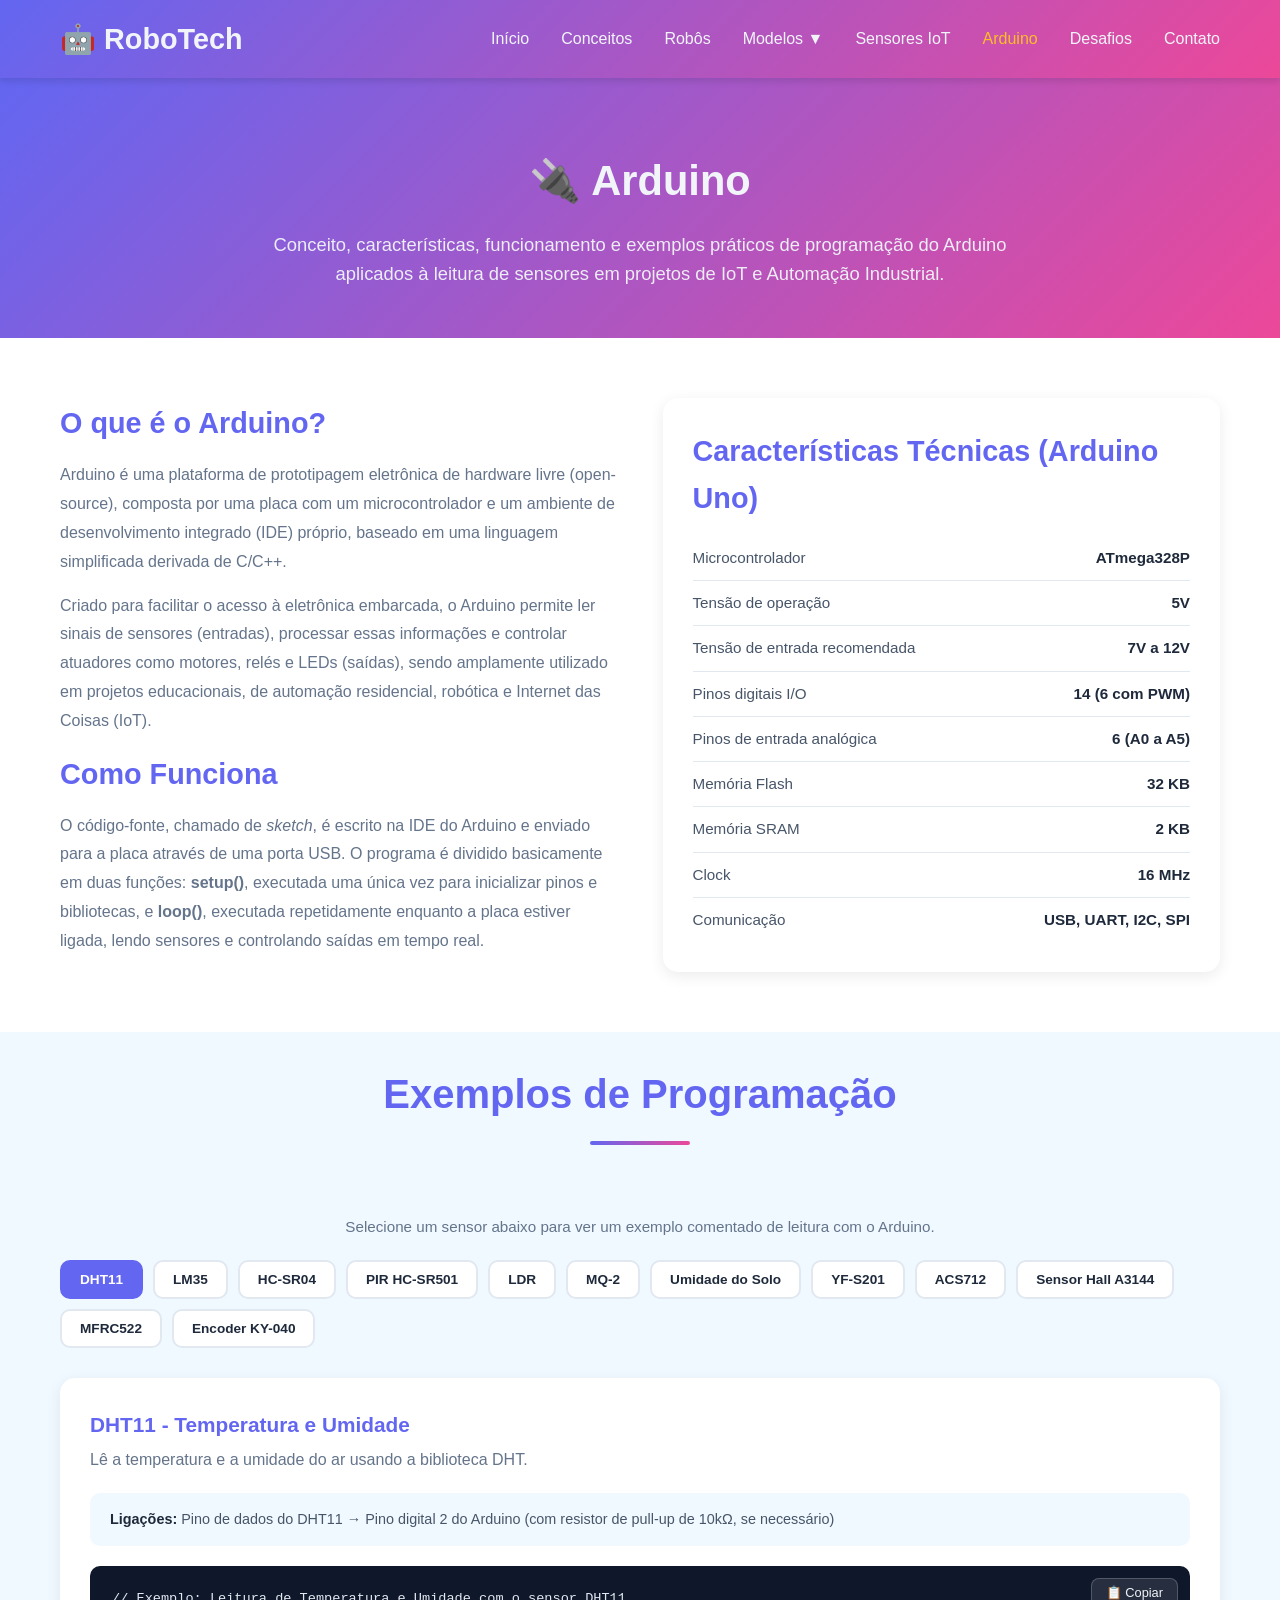
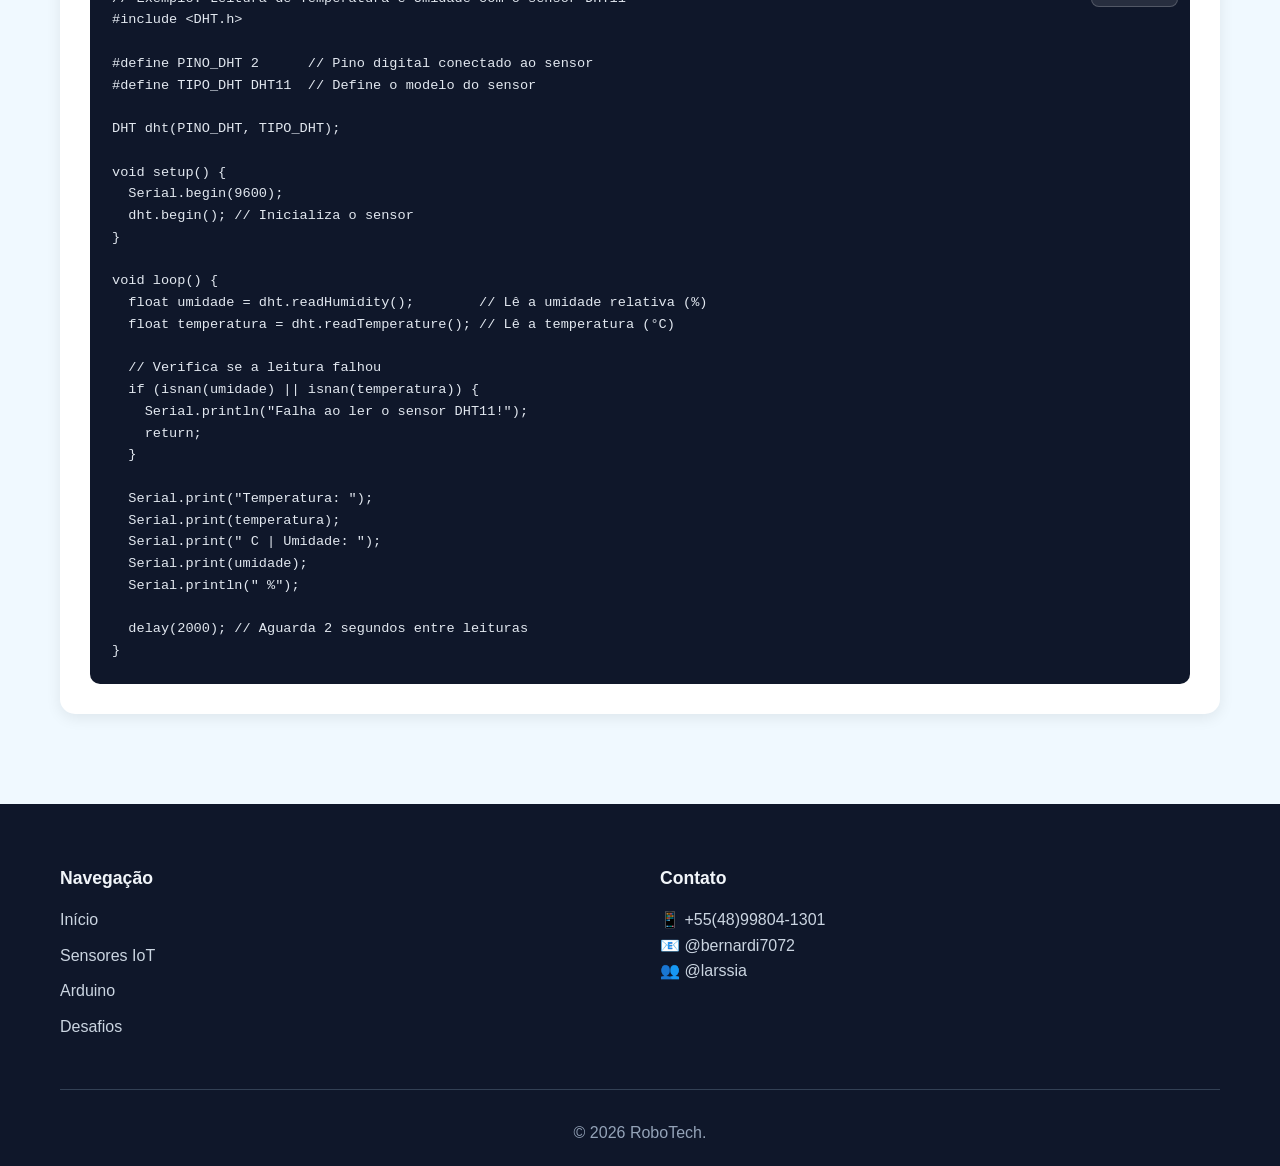
==== html/arduino.html @ e9817f13 "Primeiro commit" ====
<!DOCTYPE html>
<html lang="pt-BR">

<head>
    <meta charset="UTF-8">
    <meta name="viewport" content="width=device-width, initial-scale=1.0">
    <link rel="shortcut icon" href="../assets/img/incons.png" type="image/x-icon">
    <link rel="stylesheet" href="../assets/css/styles.css">
    <link rel="stylesheet" href="../assets/css/sensores.css">
    <title>Arduino - RoboTech</title>
</head>

<body>
    <!-- CABEÇALHO E MENU DE NAVEGAÇÃO -->
    <header>
        <nav class="navbar">
            <div class="container">
                <div class="logo">
                    <h1>🤖 RoboTech</h1>
                </div>
                <ul class="nav-menu">
                    <li><a href="../index.html">Início</a></li>
                    <li><a href="../index.html#conceitos">Conceitos</a></li>
                    <li><a href="../index.html#robo-list">Robôs</a></li>
                    <li class="dropdown">
                        <a href="#">Modelos ▼</a>
                        <div class="dropdown-content">
                            <a href="./cartesiano.html">Robô Cartesiano</a>
                            <a href="./scara.html">Robô SCARA</a>
                            <a href="./articulado.html">Robô Articulado</a>
                            <a href="./cilindrico.html">Robô Cilíndrico</a>
                            <a href="./delta.html">Robô Delta</a>
                            <a href="./polar.html">Robô Polar</a>
                            <a href="./colaborativo.html">Robô Colaborativo</a>
                        </div>
                    </li>
                    <li><a href="./sensores.html">Sensores IoT</a></li>
                    <li><a href="./arduino.html" class="active">Arduino</a></li>
                    <li><a href="./desafios.html">Desafios</a></li>
                    <li><a href="../index.html#contato">Contato</a></li>
                </ul>
                <div class="hamburger" id="hamburger">
                    <span></span>
                    <span></span>
                    <span></span>
                </div>
            </div>
        </nav>
    </header>

    <!-- HERO DA PÁGINA -->
    <section class="page-hero">
        <div class="container">
            <h1>🔌 Arduino</h1>
            <p>
                Conceito, características, funcionamento e exemplos práticos de programação do Arduino
                aplicados à leitura de sensores em projetos de IoT e Automação Industrial.
            </p>
        </div>
    </section>

    <!-- CONCEITO E CARACTERÍSTICAS -->
    <section class="arduino-intro">
        <div class="container split">
            <div class="content-text">
                <h2>O que é o Arduino?</h2>
                <p>
                    Arduino é uma plataforma de prototipagem eletrônica de hardware livre (open-source),
                    composta por uma placa com um microcontrolador e um ambiente de desenvolvimento
                    integrado (IDE) próprio, baseado em uma linguagem simplificada derivada de C/C++.
                </p>
                <p>
                    Criado para facilitar o acesso à eletrônica embarcada, o Arduino permite ler sinais de
                    sensores (entradas), processar essas informações e controlar atuadores como motores,
                    relés e LEDs (saídas), sendo amplamente utilizado em projetos educacionais, de automação
                    residencial, robótica e Internet das Coisas (IoT).
                </p>
                <h2>Como Funciona</h2>
                <p>
                    O código-fonte, chamado de <em>sketch</em>, é escrito na IDE do Arduino e enviado para a
                    placa através de uma porta USB. O programa é dividido basicamente em duas funções:
                    <strong>setup()</strong>, executada uma única vez para inicializar pinos e bibliotecas, e
                    <strong>loop()</strong>, executada repetidamente enquanto a placa estiver ligada, lendo
                    sensores e controlando saídas em tempo real.
                </p>
            </div>
            <div class="arduino-specs">
                <h2>Características Técnicas (Arduino Uno)</h2>
                <ul>
                    <li><span>Microcontrolador</span> <strong>ATmega328P</strong></li>
                    <li><span>Tensão de operação</span> <strong>5V</strong></li>
                    <li><span>Tensão de entrada recomendada</span> <strong>7V a 12V</strong></li>
                    <li><span>Pinos digitais I/O</span> <strong>14 (6 com PWM)</strong></li>
                    <li><span>Pinos de entrada analógica</span> <strong>6 (A0 a A5)</strong></li>
                    <li><span>Memória Flash</span> <strong>32 KB</strong></li>
                    <li><span>Memória SRAM</span> <strong>2 KB</strong></li>
                    <li><span>Clock</span> <strong>16 MHz</strong></li>
                    <li><span>Comunicação</span> <strong>USB, UART, I2C, SPI</strong></li>
                </ul>
            </div>
        </div>
    </section>

    <!-- EXEMPLOS DE PROGRAMAÇÃO -->
    <section class="exemplos-section">
        <div class="container">
            <h2 class="section-title">Exemplos de Programação</h2>
            <p class="contador-resultados" style="margin-bottom: 20px;">
                Selecione um sensor abaixo para ver um exemplo comentado de leitura com o Arduino.
            </p>

            <div class="exemplos-tabs" id="exemplos-tabs">
                <button class="tab-btn active" data-alvo="ex-dht11">DHT11</button>
                <button class="tab-btn" data-alvo="ex-lm35">LM35</button>
                <button class="tab-btn" data-alvo="ex-hcsr04">HC-SR04</button>
                <button class="tab-btn" data-alvo="ex-pir">PIR HC-SR501</button>
                <button class="tab-btn" data-alvo="ex-ldr">LDR</button>
                <button class="tab-btn" data-alvo="ex-mq2">MQ-2</button>
                <button class="tab-btn" data-alvo="ex-solo">Umidade do Solo</button>
                <button class="tab-btn" data-alvo="ex-yfs201">YF-S201</button>
                <button class="tab-btn" data-alvo="ex-acs712">ACS712</button>
                <button class="tab-btn" data-alvo="ex-hall">Sensor Hall A3144</button>
                <button class="tab-btn" data-alvo="ex-mfrc522">MFRC522</button>
                <button class="tab-btn" data-alvo="ex-encoder">Encoder KY-040</button>
            </div>

            
            <div class="exemplo-codigo active" id="ex-dht11">
                <h3>DHT11 - Temperatura e Umidade</h3>
                <p class="exemplo-desc">Lê a temperatura e a umidade do ar usando a biblioteca DHT.</p>
                <div class="exemplo-ligacoes"><strong>Ligações:</strong> Pino de dados do DHT11 → Pino digital 2 do Arduino (com resistor de pull-up de 10kΩ, se necessário)</div>
                <div class="code-wrapper">
                    <button class="btn-copiar">📋 Copiar</button>
                    <pre>// Exemplo: Leitura de Temperatura e Umidade com o sensor DHT11
#include &lt;DHT.h&gt;

#define PINO_DHT 2      // Pino digital conectado ao sensor
#define TIPO_DHT DHT11  // Define o modelo do sensor

DHT dht(PINO_DHT, TIPO_DHT);

void setup() {
  Serial.begin(9600);
  dht.begin(); // Inicializa o sensor
}

void loop() {
  float umidade = dht.readHumidity();        // Lê a umidade relativa (%)
  float temperatura = dht.readTemperature(); // Lê a temperatura (°C)

  // Verifica se a leitura falhou
  if (isnan(umidade) || isnan(temperatura)) {
    Serial.println(&quot;Falha ao ler o sensor DHT11!&quot;);
    return;
  }

  Serial.print(&quot;Temperatura: &quot;);
  Serial.print(temperatura);
  Serial.print(&quot; C | Umidade: &quot;);
  Serial.print(umidade);
  Serial.println(&quot; %&quot;);

  delay(2000); // Aguarda 2 segundos entre leituras
}</pre>
                </div>
            </div>

            <div class="exemplo-codigo" id="ex-lm35">
                <h3>LM35 - Temperatura Analógica</h3>
                <p class="exemplo-desc">Converte a tensão de saída do LM35 em graus Celsius.</p>
                <div class="exemplo-ligacoes"><strong>Ligações:</strong> Saída do LM35 → Pino analógico A0 do Arduino</div>
                <div class="code-wrapper">
                    <button class="btn-copiar">📋 Copiar</button>
                    <pre>// Exemplo: Leitura de Temperatura Analógica com o sensor LM35
const int PINO_LM35 = A0; // Pino analógico conectado à saída do sensor

void setup() {
  Serial.begin(9600);
}

void loop() {
  int leituraADC = analogRead(PINO_LM35);      // Lê o valor bruto (0-1023)
  float tensao = leituraADC * (5.0 / 1023.0);  // Converte para tensão (0-5V)
  float temperatura = tensao * 100.0;          // LM35: 10 mV por °C

  Serial.print(&quot;Temperatura: &quot;);
  Serial.print(temperatura);
  Serial.println(&quot; C&quot;);

  delay(1000);
}</pre>
                </div>
            </div>

            <div class="exemplo-codigo" id="ex-hcsr04">
                <h3>HC-SR04 - Medição de Distância</h3>
                <p class="exemplo-desc">Calcula a distância a partir do tempo de retorno do pulso ultrassônico.</p>
                <div class="exemplo-ligacoes"><strong>Ligações:</strong> Trigger → Pino digital 9 | Echo → Pino digital 10</div>
                <div class="code-wrapper">
                    <button class="btn-copiar">📋 Copiar</button>
                    <pre>// Exemplo: Medição de Distância com o sensor ultrassônico HC-SR04
const int PINO_TRIGGER = 9;
const int PINO_ECHO = 10;

void setup() {
  Serial.begin(9600);
  pinMode(PINO_TRIGGER, OUTPUT);
  pinMode(PINO_ECHO, INPUT);
}

void loop() {
  // Envia um pulso ultrassônico de 10 microssegundos
  digitalWrite(PINO_TRIGGER, LOW);
  delayMicroseconds(2);
  digitalWrite(PINO_TRIGGER, HIGH);
  delayMicroseconds(10);
  digitalWrite(PINO_TRIGGER, LOW);

  // Mede o tempo de retorno do eco (em microssegundos)
  long duracao = pulseIn(PINO_ECHO, HIGH);

  // Velocidade do som ~0,034 cm/us, dividido por 2 (ida e volta)
  float distancia = duracao * 0.034 / 2;

  Serial.print(&quot;Distancia: &quot;);
  Serial.print(distancia);
  Serial.println(&quot; cm&quot;);

  delay(500);
}</pre>
                </div>
            </div>

            <div class="exemplo-codigo" id="ex-pir">
                <h3>PIR HC-SR501 - Detecção de Presença</h3>
                <p class="exemplo-desc">Aciona um LED sempre que movimento é detectado no ambiente.</p>
                <div class="exemplo-ligacoes"><strong>Ligações:</strong> Saída OUT do PIR → Pino digital 3 | LED → Pino digital 13</div>
                <div class="code-wrapper">
                    <button class="btn-copiar">📋 Copiar</button>
                    <pre>// Exemplo: Detecção de Presença com o sensor PIR HC-SR501
const int PINO_PIR = 3;
const int PINO_LED = 13;

void setup() {
  Serial.begin(9600);
  pinMode(PINO_PIR, INPUT);
  pinMode(PINO_LED, OUTPUT);
}

void loop() {
  int movimento = digitalRead(PINO_PIR); // HIGH = movimento detectado

  if (movimento == HIGH) {
    digitalWrite(PINO_LED, HIGH);
    Serial.println(&quot;Movimento detectado!&quot;);
  } else {
    digitalWrite(PINO_LED, LOW);
  }

  delay(200);
}</pre>
                </div>
            </div>

            <div class="exemplo-codigo" id="ex-ldr">
                <h3>LDR - Controle Automático de Iluminação</h3>
                <p class="exemplo-desc">Aciona um relé (lâmpada) automaticamente quando o ambiente escurece.</p>
                <div class="exemplo-ligacoes"><strong>Ligações:</strong> LDR em divisor de tensão → Pino analógico A0 | Relé → Pino digital 7</div>
                <div class="code-wrapper">
                    <button class="btn-copiar">📋 Copiar</button>
                    <pre>// Exemplo: Controle Automatico de Iluminacao com LDR
const int PINO_LDR = A0;
const int PINO_RELE = 7;
const int LIMIAR_ESCURO = 400; // Ajuste conforme o ambiente

void setup() {
  Serial.begin(9600);
  pinMode(PINO_RELE, OUTPUT);
}

void loop() {
  int luminosidade = analogRead(PINO_LDR); // 0 (escuro) a 1023 (claro)

  Serial.print(&quot;Luminosidade: &quot;);
  Serial.println(luminosidade);

  if (luminosidade &lt; LIMIAR_ESCURO) {
    digitalWrite(PINO_RELE, HIGH); // Aciona a lampada
  } else {
    digitalWrite(PINO_RELE, LOW);  // Desliga a lampada
  }

  delay(1000);
}</pre>
                </div>
            </div>

            <div class="exemplo-codigo" id="ex-mq2">
                <h3>MQ-2 - Detecção de Gás e Fumaça</h3>
                <p class="exemplo-desc">Monitora a concentração de gás e dispara um alarme sonoro em caso de vazamento.</p>
                <div class="exemplo-ligacoes"><strong>Ligações:</strong> Saída analógica do MQ-2 → Pino A0 | Buzzer → Pino digital 8</div>
                <div class="code-wrapper">
                    <button class="btn-copiar">📋 Copiar</button>
                    <pre>// Exemplo: Deteccao de Gas/Fumaca com o sensor MQ-2
const int PINO_MQ2 = A0;
const int LIMIAR_GAS = 300; // Ajustar conforme calibracao do ambiente
const int PINO_BUZZER = 8;

void setup() {
  Serial.begin(9600);
  pinMode(PINO_BUZZER, OUTPUT);
  Serial.println(&quot;Aquecendo o sensor MQ-2...&quot;);
  delay(20000); // Tempo de pre-aquecimento recomendado
}

void loop() {
  int nivelGas = analogRead(PINO_MQ2); // Leitura analogica (0-1023)

  Serial.print(&quot;Nivel de gas: &quot;);
  Serial.println(nivelGas);

  if (nivelGas &gt; LIMIAR_GAS) {
    digitalWrite(PINO_BUZZER, HIGH); // Aciona o alarme sonoro
    Serial.println(&quot;ALERTA: Vazamento de gas detectado!&quot;);
  } else {
    digitalWrite(PINO_BUZZER, LOW);
  }

  delay(1000);
}</pre>
                </div>
            </div>

            <div class="exemplo-codigo" id="ex-solo">
                <h3>Umidade do Solo - Irrigação Automática</h3>
                <p class="exemplo-desc">Liga uma bomba de irrigação automaticamente quando o solo está seco.</p>
                <div class="exemplo-ligacoes"><strong>Ligações:</strong> Saída analógica do sensor → Pino A0 | Módulo relé/bomba → Pino digital 6</div>
                <div class="code-wrapper">
                    <button class="btn-copiar">📋 Copiar</button>
                    <pre>// Exemplo: Irrigacao Automatica com Sensor Capacitivo de Umidade do Solo
const int PINO_SENSOR = A0;
const int PINO_BOMBA = 6;

// Valores de calibracao (ajustar conforme o sensor utilizado)
const int SOLO_SECO = 800;
const int SOLO_MOLHADO = 300;

void setup() {
  Serial.begin(9600);
  pinMode(PINO_BOMBA, OUTPUT);
}

void loop() {
  int leitura = analogRead(PINO_SENSOR);
  int umidadePercentual = map(leitura, SOLO_SECO, SOLO_MOLHADO, 0, 100);
  umidadePercentual = constrain(umidadePercentual, 0, 100);

  Serial.print(&quot;Umidade do solo: &quot;);
  Serial.print(umidadePercentual);
  Serial.println(&quot; %&quot;);

  if (umidadePercentual &lt; 30) {
    digitalWrite(PINO_BOMBA, HIGH); // Liga a bomba de irrigacao
  } else {
    digitalWrite(PINO_BOMBA, LOW);  // Desliga a bomba
  }

  delay(2000);
}</pre>
                </div>
            </div>

            <div class="exemplo-codigo" id="ex-yfs201">
                <h3>YF-S201 - Medição de Vazão de Água</h3>
                <p class="exemplo-desc">Calcula a vazão de água em litros por minuto contando os pulsos do sensor.</p>
                <div class="exemplo-ligacoes"><strong>Ligações:</strong> Sinal do YF-S201 → Pino digital 2 (interrupção)</div>
                <div class="code-wrapper">
                    <button class="btn-copiar">📋 Copiar</button>
                    <pre>// Exemplo: Medicao de Vazao de Agua com o sensor YF-S201
const byte PINO_FLUXO = 2; // Deve ser um pino de interrupcao
volatile int contadorPulsos = 0;
unsigned long ultimoTempo = 0;
float vazaoLmin = 0;

void contarPulso() {
  contadorPulsos++; // Incrementa a cada pulso gerado pelo sensor
}

void setup() {
  Serial.begin(9600);
  pinMode(PINO_FLUXO, INPUT_PULLUP);
  attachInterrupt(digitalPinToInterrupt(PINO_FLUXO), contarPulso, RISING);
}

void loop() {
  if (millis() - ultimoTempo &gt;= 1000) { // Calcula a cada 1 segundo
    detachInterrupt(digitalPinToInterrupt(PINO_FLUXO));

    // Formula do fabricante: frequencia (Hz) / 7,5 = vazao em L/min
    vazaoLmin = (contadorPulsos / 7.5);

    Serial.print(&quot;Vazao: &quot;);
    Serial.print(vazaoLmin);
    Serial.println(&quot; L/min&quot;);

    contadorPulsos = 0;
    ultimoTempo = millis();
    attachInterrupt(digitalPinToInterrupt(PINO_FLUXO), contarPulso, RISING);
  }
}</pre>
                </div>
            </div>

            <div class="exemplo-codigo" id="ex-acs712">
                <h3>ACS712 - Medição de Corrente Elétrica</h3>
                <p class="exemplo-desc">Calcula a corrente elétrica em Amperes a partir da tensão de saída do sensor.</p>
                <div class="exemplo-ligacoes"><strong>Ligações:</strong> Saída OUT do ACS712 → Pino analógico A0</div>
                <div class="code-wrapper">
                    <button class="btn-copiar">📋 Copiar</button>
                    <pre>// Exemplo: Medicao de Corrente Eletrica com o sensor ACS712 (modulo 20A)
const int PINO_ACS712 = A0;
const float SENSIBILIDADE = 0.100;   // 100 mV/A para o modulo de 20A
const float TENSAO_REFERENCIA = 2.5; // Tensao de saida para corrente = 0A

void setup() {
  Serial.begin(9600);
}

void loop() {
  int leituraADC = analogRead(PINO_ACS712);
  float tensao = (leituraADC * 5.0) / 1023.0;
  float corrente = (tensao - TENSAO_REFERENCIA) / SENSIBILIDADE;

  Serial.print(&quot;Corrente: &quot;);
  Serial.print(corrente);
  Serial.println(&quot; A&quot;);

  delay(500);
}</pre>
                </div>
            </div>

            <div class="exemplo-codigo" id="ex-hall">
                <h3>Sensor Hall A3144 - Medição de RPM</h3>
                <p class="exemplo-desc">Conta os pulsos gerados por um ímã fixado ao eixo para calcular a rotação por minuto.</p>
                <div class="exemplo-ligacoes"><strong>Ligações:</strong> Saída do A3144 → Pino digital 2 (interrupção)</div>
                <div class="code-wrapper">
                    <button class="btn-copiar">📋 Copiar</button>
                    <pre>// Exemplo: Medicao de Rotacao (RPM) com Sensor Hall A3144
const byte PINO_HALL = 2; // Pino de interrupcao
volatile int pulsos = 0;
unsigned long ultimaLeitura = 0;

void contarPulsoHall() {
  pulsos++;
}

void setup() {
  Serial.begin(9600);
  pinMode(PINO_HALL, INPUT_PULLUP);
  attachInterrupt(digitalPinToInterrupt(PINO_HALL), contarPulsoHall, FALLING);
}

void loop() {
  if (millis() - ultimaLeitura &gt;= 1000) {
    // Considerando 1 ima fixado ao eixo (1 pulso por volta)
    int rpm = pulsos * 60;

    Serial.print(&quot;Rotacao: &quot;);
    Serial.print(rpm);
    Serial.println(&quot; RPM&quot;);

    pulsos = 0;
    ultimaLeitura = millis();
  }
}</pre>
                </div>
            </div>

            <div class="exemplo-codigo" id="ex-mfrc522">
                <h3>MFRC522 - Controle de Acesso RFID</h3>
                <p class="exemplo-desc">Lê o identificador (UID) de cartões RFID aproximados do módulo leitor.</p>
                <div class="exemplo-ligacoes"><strong>Ligações:</strong> SDA→10, SCK→13, MOSI→11, MISO→12, RST→9, GND→GND, 3.3V→3.3V</div>
                <div class="code-wrapper">
                    <button class="btn-copiar">📋 Copiar</button>
                    <pre>// Exemplo: Controle de Acesso com o leitor RFID MFRC522
#include &lt;SPI.h&gt;
#include &lt;MFRC522.h&gt;

#define PINO_SS   10
#define PINO_RST  9

MFRC522 leitorRFID(PINO_SS, PINO_RST);

void setup() {
  Serial.begin(9600);
  SPI.begin();
  leitorRFID.PCD_Init(); // Inicializa o modulo MFRC522
  Serial.println(&quot;Aproxime o cartao do leitor...&quot;);
}

void loop() {
  // Verifica se ha um novo cartao presente
  if (!leitorRFID.PICC_IsNewCardPresent() || !leitorRFID.PICC_ReadCardSerial()) {
    return;
  }

  Serial.print(&quot;UID do cartao: &quot;);
  for (byte i = 0; i &lt; leitorRFID.uid.size; i++) {
    Serial.print(leitorRFID.uid.uidByte[i], HEX);
    Serial.print(&quot; &quot;);
  }
  Serial.println();

  leitorRFID.PICC_HaltA(); // Encerra a leitura do cartao atual
}</pre>
                </div>
            </div>

            <div class="exemplo-codigo" id="ex-encoder">
                <h3>Encoder KY-040 - Leitura de Posição</h3>
                <p class="exemplo-desc">Identifica o sentido de rotação e conta pulsos para determinar a posição do eixo.</p>
                <div class="exemplo-ligacoes"><strong>Ligações:</strong> CLK→2, DT→3, SW→4, +→5V, GND→GND</div>
                <div class="code-wrapper">
                    <button class="btn-copiar">📋 Copiar</button>
                    <pre>// Exemplo: Leitura de Posicao com o Encoder Rotativo KY-040
const int PINO_CLK = 2;
const int PINO_DT = 3;
const int PINO_SW = 4;

int posicao = 0;
int ultimoEstadoCLK;

void setup() {
  Serial.begin(9600);
  pinMode(PINO_CLK, INPUT);
  pinMode(PINO_DT, INPUT);
  pinMode(PINO_SW, INPUT_PULLUP);

  ultimoEstadoCLK = digitalRead(PINO_CLK);
}

void loop() {
  int estadoCLK = digitalRead(PINO_CLK);

  // Detecta uma nova transicao no canal CLK
  if (estadoCLK != ultimoEstadoCLK) {
    // Compara CLK e DT para identificar o sentido de rotacao
    if (digitalRead(PINO_DT) != estadoCLK) {
      posicao++; // Sentido horario
    } else {
      posicao--; // Sentido anti-horario
    }
    Serial.print(&quot;Posicao: &quot;);
    Serial.println(posicao);
  }
  ultimoEstadoCLK = estadoCLK;

  if (digitalRead(PINO_SW) == LOW) {
    Serial.println(&quot;Botao pressionado - posicao zerada!&quot;);
    posicao = 0;
    delay(300); // Debounce simples
  }
}</pre>
                </div>
            </div>
        </div>
    </section>

    <!-- RODAPÉ -->
    <footer id="contato">
        <div class="container">
            <div class="footer-content">
                <div class="footer-section">
                    <h4>Navegação</h4>
                    <ul>
                        <li><a href="../index.html">Início</a></li>
                        <li><a href="./sensores.html">Sensores IoT</a></li>
                        <li><a href="./arduino.html">Arduino</a></li>
                        <li><a href="./desafios.html">Desafios</a></li>
                    </ul>
                </div>
                <div class="footer-section">
                    <h4>Contato</h4>
                    <a href="https://wa.me/5548998041301" target="_blank">📱 +55(48)99804-1301</a><br>
                    <a href="https://www.instagram.com/bernardi7072/">📧 @bernardi7072</a><br>
                    <a href="https://github.com/larssia">👥 @larssia</a>
                </div>
            </div>
            <div class="footer-bottom">
                <p>&copy; 2026 RoboTech.</p>
            </div>
        </div>
    </footer>

    <!-- SCRIPTS -->
    <script src="../assets/js/main.js"></script>
    <script src="../assets/js/arduino.js"></script>
</body>

</html>
---- assets/css/styles.css ----
/* ================================================
   ESTILOS GERAIS - RoboTech
   Design Moderno, Responsivo e Interativo
   ================================================ */

/* VARIÁVEIS CSS - Definição de cores e tamanhos */
:root {
    --primary-color: #6366f1;      /* Índigo vibrante */
    --secondary-color: #ec4899;    /* Rosa/Magenta */
    --accent-color: #14b8a6;       /* Teal/Verde água */
    --dark-bg: #0f172a;            /* Azul muito escuro */
    --light-bg: #f0f9ff;           /* Azul muito claro */
    --text-dark: #1e293b;          /* Cinza escuro */
    --text-light: #f1f5f9;         /* Cinza claro */
    --border-color: #e2e8f0;       /* Cinza neutro */
    --transition: all 0.3s ease;
}

/* RESET E ESTILOS BASE */
* {
    margin: 0;
    padding: 0;
    box-sizing: border-box;
}

html {
    scroll-behavior: smooth;
}

body {
    font-family: 'Segoe UI', Tahoma, Geneva, Verdana, sans-serif;
    line-height: 1.6;
    color: var(--text-dark);
    background-color: #ffffff;
    overflow-x: hidden;
}

/* CONTAINER RESPONSIVO */
.container {
    max-width: 1200px;
    margin: 0 auto;
    padding: 0 20px;
}

/* ================================================
   CABEÇALHO E NAVEGAÇÃO
   ================================================ */
header {
    background: linear-gradient(135deg, var(--primary-color), var(--secondary-color));
    box-shadow: 0 4px 6px rgba(0, 0, 0, 0.1);
    position: sticky;
    top: 0;
    z-index: 1000;
}

.navbar {
    padding: 1rem 0;
}

.navbar .container {
    display: flex;
    justify-content: space-between;
    align-items: center;
}

.logo h1 {
    color: var(--text-light);
    font-size: 1.8rem;
    font-weight: 700;
}

/* MENU PRINCIPAL */
.nav-menu {
    display: flex;
    list-style: none;
    gap: 2rem;
    align-items: center;
}

.nav-menu a {
    color: var(--text-light);
    text-decoration: none;
    font-weight: 500;
    transition: var(--transition);
    position: relative;
}

.nav-menu a:hover {
    color: #fbbf24;
}

.nav-menu a::after {
    content: '';
    position: absolute;
    width: 0;
    height: 2px;
    bottom: -5px;
    left: 0;
    background-color: #fbbf24;
    transition: width 0.3s ease;
}

.nav-menu a:hover::after {
    width: 100%;
}

.nav-menu a.active {
    color: #fbbf24;
}

/* DROPDOWN MENU */
.dropdown {
    position: relative;
}

.dropdown-content {
    display: none;
    position: absolute;
    background-color: var(--dark-bg);
    min-width: 200px;
    box-shadow: 0 8px 16px rgba(0, 0, 0, 0.2);
    padding: 12px 16px;
    z-index: 1001;
    border-radius: 8px;
    top: 100%;
    left: 0;
    margin-top: 0.5rem;
}

.dropdown-content a {
    color: var(--text-light);
    padding: 12px 16px;
    text-decoration: none;
    display: block;
    transition: var(--transition);
}

.dropdown-content a:hover {
    background-color: var(--primary-color);
    border-radius: 4px;
}

.dropdown:hover .dropdown-content {
    display: block;
}

/* HAMBURGER MENU (Mobile) */
.hamburger {
    display: none;
    flex-direction: column;
    cursor: pointer;
    gap: 5px;
}

.hamburger span {
    width: 25px;
    height: 3px;
    background-color: var(--text-light);
    border-radius: 3px;
    transition: var(--transition);
}

.hamburger.active span:nth-child(1) {
    transform: rotate(45deg) translate(10px, 10px);
}

.hamburger.active span:nth-child(2) {
    opacity: 0;
}

.hamburger.active span:nth-child(3) {
    transform: rotate(-45deg) translate(7px, -7px);
}

/* MENU RESPONSIVO (Mobile) */
@media (max-width: 900px) {
    .hamburger {
        display: flex;
    }

    .nav-menu {
        position: absolute;
        top: 100%;
        left: 0;
        width: 100%;
        flex-direction: column;
        background: var(--dark-bg);
        padding: 20px 0;
        gap: 0;
        max-height: 0;
        overflow: hidden;
        transition: max-height 0.35s ease;
    }

    .nav-menu.show {
        max-height: 600px;
    }

    .nav-menu li {
        width: 100%;
        text-align: center;
    }

    .nav-menu a {
        display: block;
        padding: 14px 20px;
    }

    .dropdown-content {
        position: static;
        display: none;
        background-color: rgba(255, 255, 255, 0.05);
        box-shadow: none;
        margin-top: 0;
        border-radius: 0;
    }

    .dropdown:hover .dropdown-content,
    .dropdown.open .dropdown-content {
        display: block;
    }
}

/* ================================================
   HERO SECTION
   ================================================ */
.hero {
    min-height: 600px;
    background: linear-gradient(135deg, var(--primary-color) 0%, var(--secondary-color) 100%);
    display: flex;
    align-items: center;
    justify-content: center;
    color: var(--text-light);
    text-align: center;
    position: relative;
    overflow: hidden;
}

.hero::before {
    content: '';
    position: absolute;
    top: 0;
    left: 0;
    right: 0;
    bottom: 0;
    background: url("data:image/svg+xml,%3Csvg width='60' height='60' viewBox='0 0 60 60' xmlns='http://www.w3.org/2000/svg'%3E%3Cg fill='none' fill-rule='evenodd'%3E%3Cg fill='%23ffffff' fill-opacity='0.1'%3E%3Cpath d='M36 34v-4h-2v4h-4v2h4v4h2v-4h4v-2h-4zm0-30V0h-2v4h-4v2h4v4h2V6h4V4h-4zM6 34v-4H4v4H0v2h4v4h2v-4h4v-2H6zM6 4V0H4v4H0v2h4v4h2V6h4V4H6z'/%3E%3C/g%3E%3C/g%3E%3C/svg%3E");
    opacity: 0.5;
}

.hero-content {
    position: relative;
    z-index: 1;
    max-width: 800px;
}

.hero h2 {
    font-size: 3.5rem;
    font-weight: 800;
    margin-bottom: 1rem;
    text-shadow: 2px 2px 4px rgba(0, 0, 0, 0.2);
}

.hero p {
    font-size: 1.5rem;
    margin-bottom: 2rem;
    font-weight: 300;
    text-shadow: 1px 1px 2px rgba(0, 0, 0, 0.1);
}

/* ================================================
   BOTÕES
   ================================================ */
.btn-primary,
.btn-secondary {
    padding: 12px 30px;
    border: none;
    border-radius: 50px;
    font-size: 1rem;
    font-weight: 600;
    cursor: pointer;
    transition: var(--transition);
    text-decoration: none;
    display: inline-block;
}

.btn-primary {
    background: linear-gradient(135deg, var(--accent-color), var(--primary-color));
    color: white;
    box-shadow: 0 4px 15px rgba(20, 184, 166, 0.3);
}

.btn-primary:hover {
    transform: translateY(-2px);
    box-shadow: 0 6px 20px rgba(20, 184, 166, 0.4);
}

.btn-secondary {
    background-color: var(--accent-color);
    color: white;
    border: 2px solid var(--accent-color);
}

.btn-secondary:hover {
    background-color: transparent;
    color: var(--accent-color);
}

/* ================================================
   SEÇÃO DE CONCEITOS
   ================================================ */
.conceitos {
    padding: 80px 0;
    background-color: var(--light-bg);
}

.section-title {
    text-align: center;
    font-size: 2.5rem;
    margin-bottom: 50px;
    color: var(--primary-color);
    position: relative;
}

.section-title::after {
    content: '';
    display: block;
    width: 100px;
    height: 4px;
    background: linear-gradient(90deg, var(--primary-color), var(--secondary-color));
    margin: 15px auto;
    border-radius: 2px;
}

.conceitos-grid {
    display: grid;
    grid-template-columns: repeat(auto-fit, minmax(280px, 1fr));
    gap: 30px;
    margin-bottom: 50px;
}

.concept-card {
    background: white;
    padding: 30px;
    border-radius: 15px;
    box-shadow: 0 4px 15px rgba(0, 0, 0, 0.08);
    transition: var(--transition);
    text-align: center;
    border-top: 4px solid var(--primary-color);
}

.concept-card:nth-child(2) {
    border-top-color: var(--secondary-color);
}

.concept-card:nth-child(3) {
    border-top-color: var(--accent-color);
}

.concept-card:nth-child(4) {
    border-top-color: #f59e0b;
}

.concept-card:hover {
    transform: translateY(-10px);
    box-shadow: 0 10px 30px rgba(0, 0, 0, 0.15);
}

.concept-card .icon {
    font-size: 3rem;
    margin-bottom: 15px;
}

.concept-card h3 {
    color: var(--text-dark);
    margin-bottom: 15px;
    font-size: 1.3rem;
}

.concept-card p {
    color: #64748b;
    line-height: 1.8;
    font-size: 0.95rem;
}

/* ================================================
   SEÇÃO DE ROBÔS
   ================================================ */
.robo-section {
    padding: 80px 0;
    background: linear-gradient(180deg, #ffffff 0%, var(--light-bg) 100%);
}

.robo-grid {
    display: grid;
    grid-template-columns: repeat(auto-fit, minmax(300px, 1fr));
    gap: 30px;
}

.robo-card {
    background: white;
    border-radius: 15px;
    padding: 30px;
    text-align: center;
    box-shadow: 0 4px 15px rgba(0, 0, 0, 0.08);
    transition: var(--transition);
    cursor: pointer;
    border: 2px solid transparent;
}

.robo-card:hover {
    transform: translateY(-15px) rotate(2deg);
    box-shadow: 0 15px 40px rgba(0, 0, 0, 0.15);
    border-color: var(--primary-color);
}

.robo-card .robo-icon {
    font-size: 3.5rem;
    margin-bottom: 15px;
    display: inline-block;
    animation: float 3s ease-in-out infinite;
}

.robo-card:nth-child(1) .robo-icon { animation-delay: 0s; }
.robo-card:nth-child(2) .robo-icon { animation-delay: 0.2s; }
.robo-card:nth-child(3) .robo-icon { animation-delay: 0.4s; }
.robo-card:nth-child(4) .robo-icon { animation-delay: 0.6s; }
.robo-card:nth-child(5) .robo-icon { animation-delay: 0.8s; }
.robo-card:nth-child(6) .robo-icon { animation-delay: 1s; }
.robo-card:nth-child(7) .robo-icon { animation-delay: 1.2s; }

@keyframes float {
    0%, 100% { transform: translateY(0px); }
    50% { transform: translateY(-20px); }
}

.robo-card h3 {
    color: var(--text-dark);
    margin-bottom: 12px;
    font-size: 1.4rem;
}

.robo-card p {
    color: #64748b;
    margin-bottom: 20px;
    font-size: 0.95rem;
}

.robo-card .btn-secondary {
    width: 100%;
    text-align: center;
}

/* ================================================
   RODAPÉ
   ================================================ */
footer {
    background: var(--dark-bg);
    color: var(--text-light);
    padding: 60px 0 20px;
}

.footer-content {
    display: grid;
    grid-template-columns: repeat(auto-fit, minmax(250px, 1fr));
    gap: 40px;
    margin-bottom: 40px;
}

.footer-section h4 {
    margin-bottom: 15px;
    font-size: 1.1rem;
}

.footer-section p {
    color: #cbd5e1;
    line-height: 1.8;
}

.footer-section ul {
    list-style: none;
}

.footer-section ul li {
    margin-bottom: 10px;
}

.footer-section a {
    color: #cbd5e1;
    text-decoration: none;
    transition: var(--transition);
}

.footer-section a:hover {
    color: var(--accent-color);
    padding-left: 5px;
}

.footer-bottom {
    text-align: center;
    padding-top: 30px;
    border-top: 1px solid #334155;
    color: #94a3b8;
}


/* ================================================
   PÁGINAS DE DETALHES DOS ROBÔS
   ================================================ */
.robot-detail {
    padding: 60px 0;
    min-height: calc(100vh - 200px);
}

.detail-header {
    background: linear-gradient(135deg, var(--primary-color), var(--secondary-color));
    color: white;
    padding: 40px 0;
    margin-bottom: 40px;
    border-radius: 10px;
}

.detail-header h1 {
    font-size: 2.5rem;
    margin-bottom: 10px;
}

.robot-content {
    display: grid;
    grid-template-columns: 1fr 1fr;
    gap: 40px;
    margin-bottom: 40px;
}

.robot-content h2 {
    color: var(--primary-color);
    margin: 30px 0 15px;
    font-size: 1.5rem;
}

.robot-content p {
    color: #64748b;
    line-height: 1.8;
    margin-bottom: 15px;
}

.robot-content ul {
    list-style-position: inside;
    color: #64748b;
    line-height: 1.8;
}

.robot-content li {
    margin-bottom: 10px;
}

.models-section {
    margin-top: 60px;
}

.models-grid {
    display: grid;
    grid-template-columns: repeat(auto-fit, minmax(300px, 1fr));
    gap: 30px;
}

.model-card {
    border: 2px solid var(--border-color);
    border-radius: 10px;
    padding: 25px;
    background: white;
    transition: var(--transition);
}

.model-card:hover {
    border-color: var(--primary-color);
    box-shadow: 0 10px 30px rgba(99, 102, 241, 0.1);
}

.model-card h3 {
    color: var(--secondary-color);
    margin-bottom: 10px;
}

.model-card p {
    color: #64748b;
    font-size: 0.95rem;
}
---- assets/css/sensores.css ----
/* ================================================
   ESTILOS - Catálogo de Sensores e Página Arduino
   Reutiliza as variáveis de cor definidas em styles.css
   ================================================ */

/* ---------- HERO DAS PÁGINAS INTERNAS ---------- */
.page-hero {
    background: linear-gradient(135deg, var(--primary-color), var(--secondary-color));
    color: var(--text-light);
    padding: 70px 0 50px;
    text-align: center;
}

.page-hero h1 {
    font-size: 2.6rem;
    margin-bottom: 15px;
}

.page-hero p {
    font-size: 1.15rem;
    max-width: 750px;
    margin: 0 auto;
    opacity: 0.95;
}

/* ---------- FILTRO / BUSCA DE SENSORES ---------- */
.filtro-sensores {
    background-color: var(--light-bg);
    padding: 30px 0;
    position: sticky;
    top: 74px;
    z-index: 500;
    border-bottom: 1px solid var(--border-color);
}

.filtro-container {
    display: flex;
    flex-wrap: wrap;
    gap: 15px;
    align-items: center;
    justify-content: space-between;
}

#busca-sensor {
    flex: 1;
    min-width: 220px;
    padding: 12px 18px;
    border: 2px solid var(--border-color);
    border-radius: 50px;
    font-size: 1rem;
    outline: none;
    transition: var(--transition);
}

#busca-sensor:focus {
    border-color: var(--primary-color);
}

.filtro-categorias {
    display: flex;
    flex-wrap: wrap;
    gap: 10px;
}

.filtro-btn {
    padding: 8px 18px;
    border-radius: 50px;
    border: 2px solid var(--primary-color);
    background: transparent;
    color: var(--primary-color);
    font-weight: 600;
    font-size: 0.85rem;
    cursor: pointer;
    transition: var(--transition);
    white-space: nowrap;
}

.filtro-btn:hover {
    background: var(--primary-color);
    color: white;
}

.filtro-btn.active {
    background: var(--primary-color);
    color: white;
}

.contador-resultados {
    text-align: center;
    color: #64748b;
    padding: 20px 0 0;
    font-size: 0.95rem;
}

/* ---------- GRID DE SENSORES ---------- */
.sensores-section {
    padding: 50px 0 90px;
    background: linear-gradient(180deg, #ffffff 0%, var(--light-bg) 100%);
}

.sensores-grid {
    display: grid;
    grid-template-columns: repeat(auto-fit, minmax(270px, 1fr));
    gap: 25px;
    margin-top: 30px;
}

.sensor-card {
    background: white;
    border-radius: 15px;
    padding: 25px;
    box-shadow: 0 4px 15px rgba(0, 0, 0, 0.08);
    transition: var(--transition);
    cursor: pointer;
    border-top: 4px solid var(--accent-color);
    display: flex;
    flex-direction: column;
}

.sensor-card:hover {
    transform: translateY(-8px);
    box-shadow: 0 15px 30px rgba(0, 0, 0, 0.15);
    border-top-color: var(--secondary-color);
}

.sensor-card .sensor-icon {
    font-size: 2.8rem;
    margin-bottom: 12px;
}

.sensor-card h3 {
    color: var(--text-dark);
    font-size: 1.2rem;
    margin-bottom: 8px;
}

.sensor-card .sensor-categoria {
    display: inline-block;
    background: var(--light-bg);
    color: var(--primary-color);
    font-size: 0.75rem;
    font-weight: 700;
    padding: 4px 12px;
    border-radius: 50px;
    margin-bottom: 12px;
    width: fit-content;
}

.sensor-card p {
    color: #64748b;
    font-size: 0.9rem;
    margin-bottom: 15px;
    flex-grow: 1;
}

.sensor-card .sensor-tipo-sinal {
    font-size: 0.8rem;
    color: var(--accent-color);
    font-weight: 600;
    margin-bottom: 12px;
}

.sem-resultados {
    text-align: center;
    padding: 60px 20px;
    color: #64748b;
    font-size: 1.1rem;
    grid-column: 1 / -1;
}

/* ---------- MODAL DE DETALHES DO SENSOR ---------- */
.modal-overlay {
    display: none;
    position: fixed;
    inset: 0;
    background: rgba(15, 23, 42, 0.7);
    z-index: 2000;
    align-items: center;
    justify-content: center;
    padding: 20px;
}

.modal-overlay.active {
    display: flex;
}

.modal-box {
    background: white;
    border-radius: 18px;
    max-width: 750px;
    width: 100%;
    max-height: 88vh;
    overflow-y: auto;
    position: relative;
    animation: modalIn 0.25s ease;
}

@keyframes modalIn {
    from { opacity: 0; transform: translateY(30px); }
    to { opacity: 1; transform: translateY(0); }
}

.modal-close {
    position: absolute;
    top: 18px;
    right: 22px;
    background: none;
    border: none;
    font-size: 1.8rem;
    cursor: pointer;
    color: #94a3b8;
    line-height: 1;
    transition: var(--transition);
    z-index: 1;
}

.modal-close:hover {
    color: var(--secondary-color);
}

.modal-header {
    background: linear-gradient(135deg, var(--primary-color), var(--secondary-color));
    color: white;
    padding: 35px 40px;
    border-radius: 18px 18px 0 0;
}

.modal-header .modal-icon {
    font-size: 3rem;
    margin-bottom: 10px;
}

.modal-header h2 {
    font-size: 1.7rem;
    margin-bottom: 6px;
}

.modal-header .modal-categoria {
    background: rgba(255,255,255,0.2);
    padding: 4px 14px;
    border-radius: 50px;
    font-size: 0.8rem;
    display: inline-block;
}

.modal-body {
    padding: 30px 40px 40px;
}

.modal-body h4 {
    color: var(--primary-color);
    font-size: 1rem;
    text-transform: uppercase;
    letter-spacing: 0.5px;
    margin: 22px 0 10px;
}

.modal-body h4:first-child {
    margin-top: 0;
}

.modal-body p {
    color: #475569;
    line-height: 1.75;
}

.modal-body ul {
    color: #475569;
    line-height: 1.8;
    list-style-position: inside;
}

.modal-body .tag-sinal {
    display: inline-block;
    background: var(--light-bg);
    color: var(--accent-color);
    font-weight: 700;
    padding: 5px 14px;
    border-radius: 50px;
    font-size: 0.9rem;
}

/* ---------- PÁGINA ARDUINO ---------- */
.arduino-intro {
    padding: 60px 0;
}

.arduino-intro .split {
    display: grid;
    grid-template-columns: 1fr 1fr;
    gap: 45px;
    align-items: center;
}

.arduino-intro h2 {
    color: var(--primary-color);
    font-size: 1.8rem;
    margin-bottom: 15px;
}

.arduino-intro p {
    color: #64748b;
    line-height: 1.8;
    margin-bottom: 15px;
}

.arduino-specs {
    background: white;
    border-radius: 15px;
    padding: 30px;
    box-shadow: 0 4px 15px rgba(0, 0, 0, 0.08);
}

.arduino-specs ul {
    list-style: none;
}

.arduino-specs li {
    padding: 10px 0;
    border-bottom: 1px solid var(--border-color);
    color: #475569;
    display: flex;
    justify-content: space-between;
    font-size: 0.95rem;
}

.arduino-specs li:last-child {
    border-bottom: none;
}

.arduino-specs li strong {
    color: var(--text-dark);
}

/* ---------- EXEMPLOS DE CÓDIGO ---------- */
.exemplos-section {
    padding: 30px 0 90px;
    background: var(--light-bg);
}

.exemplos-tabs {
    display: flex;
    flex-wrap: wrap;
    gap: 10px;
    margin-bottom: 30px;
}

.tab-btn {
    padding: 10px 18px;
    border-radius: 10px;
    border: 2px solid var(--border-color);
    background: white;
    color: var(--text-dark);
    font-weight: 600;
    font-size: 0.85rem;
    cursor: pointer;
    transition: var(--transition);
}

.tab-btn:hover {
    border-color: var(--primary-color);
}

.tab-btn.active {
    background: var(--primary-color);
    border-color: var(--primary-color);
    color: white;
}

.exemplo-codigo {
    display: none;
    background: white;
    border-radius: 15px;
    padding: 30px;
    box-shadow: 0 4px 15px rgba(0, 0, 0, 0.08);
}

.exemplo-codigo.active {
    display: block;
    animation: modalIn 0.2s ease;
}

.exemplo-codigo h3 {
    color: var(--primary-color);
    font-size: 1.3rem;
    margin-bottom: 6px;
}

.exemplo-codigo .exemplo-desc {
    color: #64748b;
    margin-bottom: 20px;
}

.exemplo-codigo .exemplo-ligacoes {
    background: var(--light-bg);
    border-radius: 10px;
    padding: 15px 20px;
    margin-bottom: 20px;
    font-size: 0.9rem;
    color: #475569;
}

.exemplo-codigo .exemplo-ligacoes strong {
    color: var(--text-dark);
}

.code-wrapper {
    position: relative;
    background: var(--dark-bg);
    border-radius: 10px;
    overflow: hidden;
}

.code-wrapper pre {
    margin: 0;
    padding: 22px;
    overflow-x: auto;
    color: #e2e8f0;
    font-family: 'Consolas', 'Courier New', monospace;
    font-size: 0.85rem;
    line-height: 1.6;
}

.btn-copiar {
    position: absolute;
    top: 12px;
    right: 12px;
    background: rgba(255,255,255,0.1);
    color: var(--text-light);
    border: 1px solid rgba(255,255,255,0.2);
    padding: 6px 14px;
    border-radius: 8px;
    font-size: 0.8rem;
    cursor: pointer;
    transition: var(--transition);
}

.btn-copiar:hover {
    background: var(--accent-color);
    border-color: var(--accent-color);
}

.btn-copiar.copiado {
    background: #22c55e;
    border-color: #22c55e;
}

/* Realce simples de sintaxe (aplicado via classes no HTML) */
.tk-comment { color: #64748b; font-style: italic; }
.tk-keyword { color: #f472b6; }
.tk-type    { color: #38bdf8; }
.tk-func    { color: #fbbf24; }
.tk-string  { color: #4ade80; }
.tk-number  { color: #a78bfa; }

/* ---------- RESPONSIVIDADE ---------- */
@media (max-width: 768px) {
    .arduino-intro .split {
        grid-template-columns: 1fr;
    }

    .filtro-container {
        flex-direction: column;
        align-items: stretch;
    }

    .modal-header, .modal-body {
        padding: 25px 22px;
    }

    .filtro-sensores {
        position: static;
    }
}
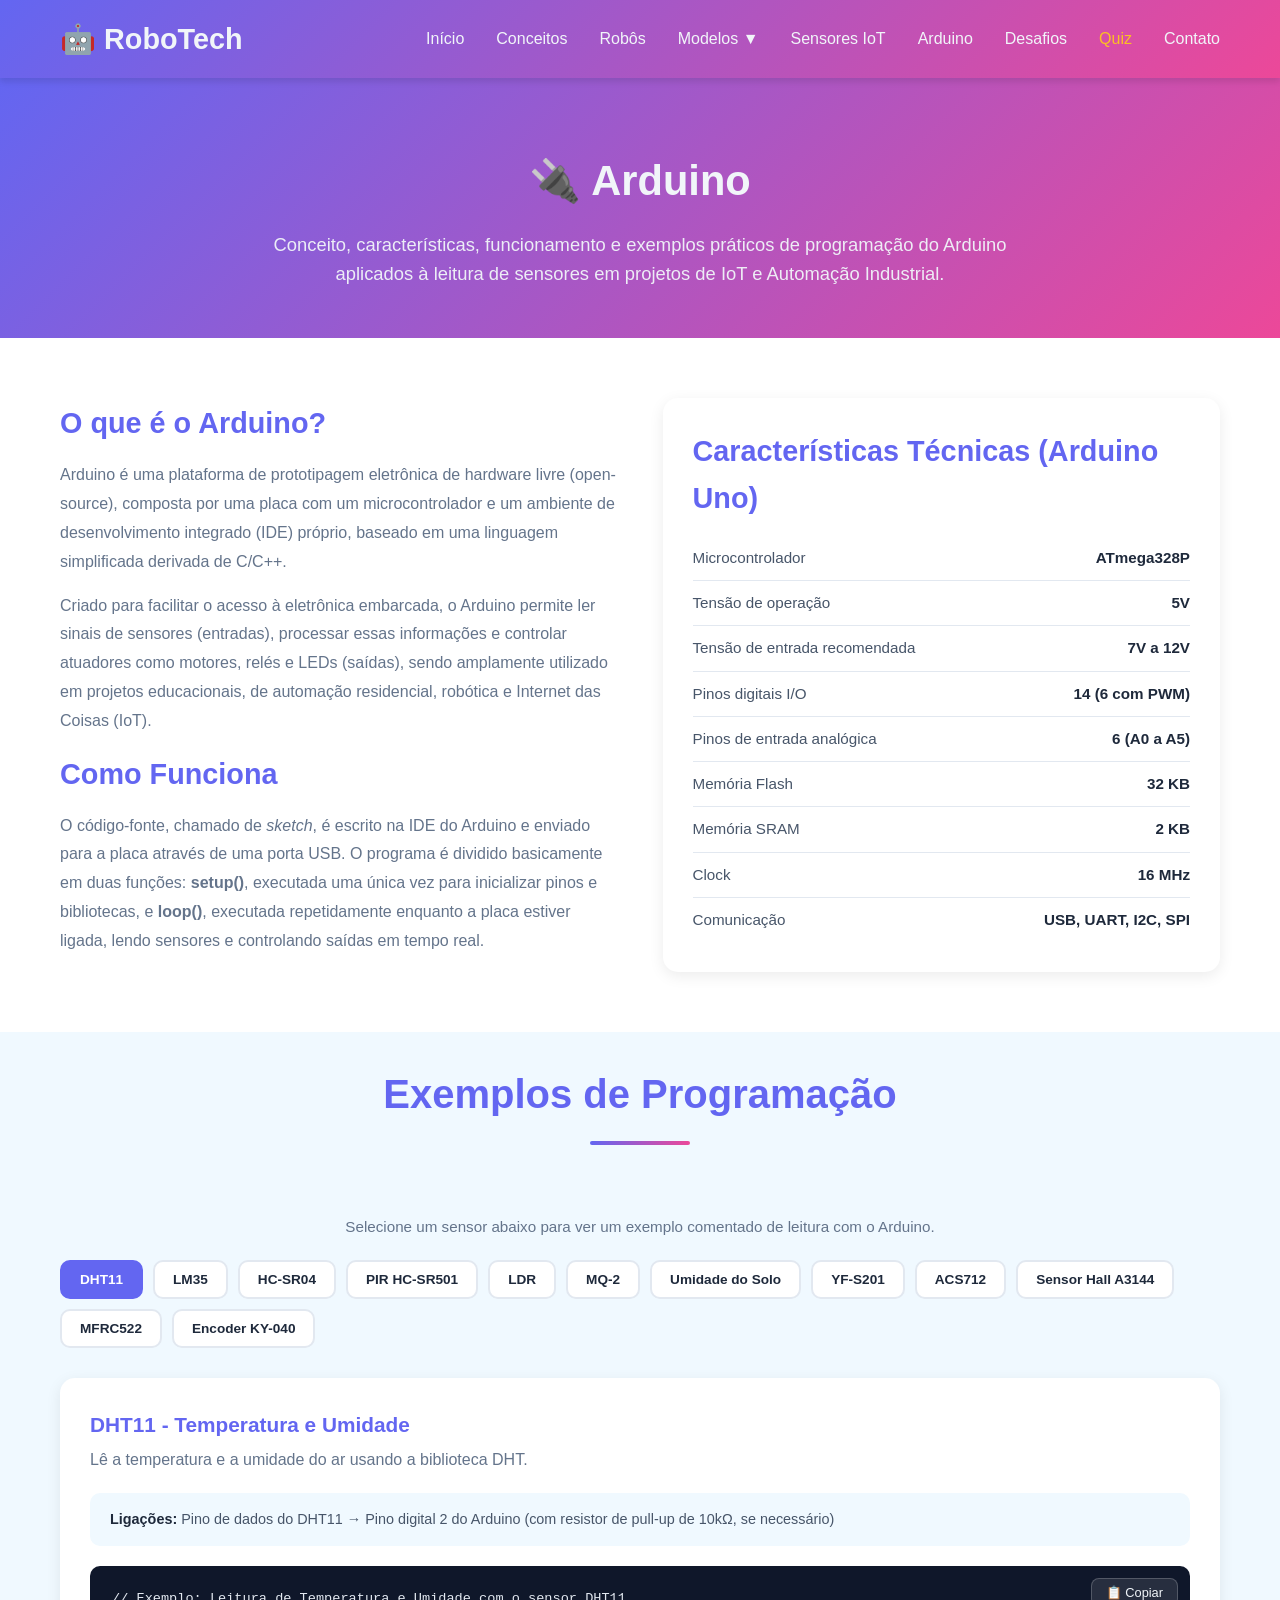
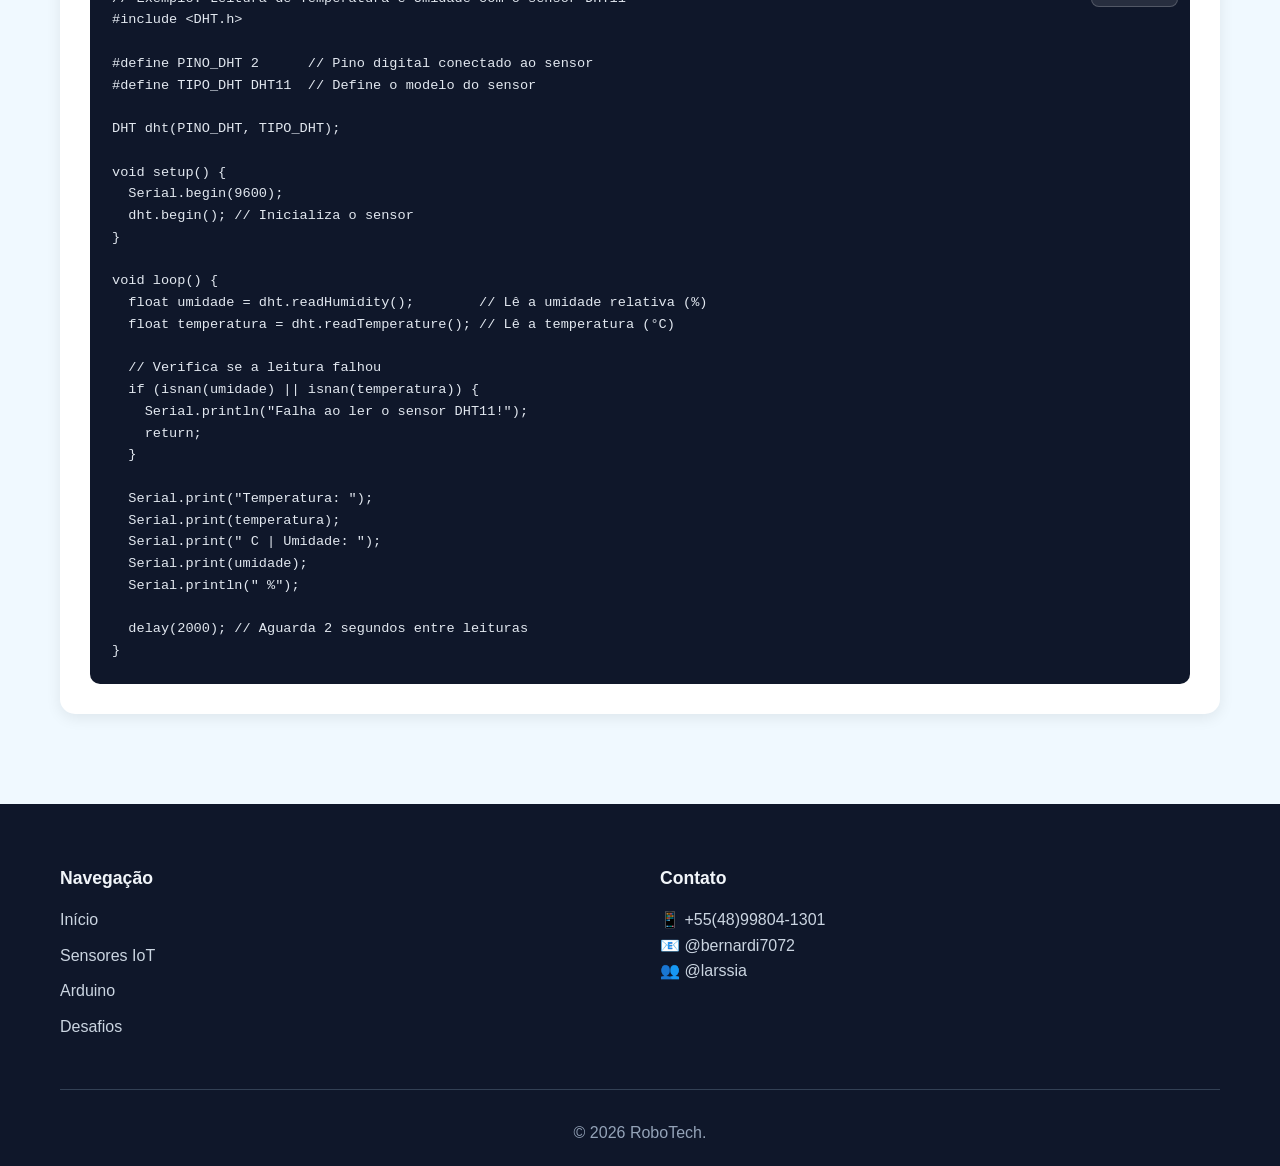
==== commit d31cca0d: "quiz" ====
--- a/html/arduino.html
+++ b/html/arduino.html
@@ -19,26 +19,30 @@
                     <h1>🤖 RoboTech</h1>
                 </div>
                 <ul class="nav-menu">
-                    <li><a href="../index.html">Início</a></li>
-                    <li><a href="../index.html#conceitos">Conceitos</a></li>
-                    <li><a href="../index.html#robo-list">Robôs</a></li>
-                    <li class="dropdown">
-                        <a href="#">Modelos ▼</a>
-                        <div class="dropdown-content">
-                            <a href="./cartesiano.html">Robô Cartesiano</a>
-                            <a href="./scara.html">Robô SCARA</a>
-                            <a href="./articulado.html">Robô Articulado</a>
-                            <a href="./cilindrico.html">Robô Cilíndrico</a>
-                            <a href="./delta.html">Robô Delta</a>
-                            <a href="./polar.html">Robô Polar</a>
-                            <a href="./colaborativo.html">Robô Colaborativo</a>
-                        </div>
-                    </li>
-                    <li><a href="./sensores.html">Sensores IoT</a></li>
-                    <li><a href="./arduino.html" class="active">Arduino</a></li>
-                    <li><a href="./desafios.html">Desafios</a></li>
-                    <li><a href="../index.html#contato">Contato</a></li>
-                </ul>
+                  <li><a href="../index.html">Início</a></li>
+                  <li><a href="../index.html#conceitos">Conceitos</a></li>
+                  <li><a href="../index.html#robo-list">Robôs</a></li>
+
+                  <li class="dropdown">
+                      <a href="#">Modelos ▼</a>
+
+                      <div class="dropdown-content">
+                          <a href="./cartesiano.html">Robô Cartesiano</a>
+                          <a href="./scara.html">Robô SCARA</a>
+                          <a href="./articulado.html">Robô Articulado</a>
+                          <a href="./cilindrico.html">Robô Cilíndrico</a>
+                          <a href="./delta.html">Robô Delta</a>
+                          <a href="./polar.html">Robô Polar</a>
+                          <a href="./colaborativo.html">Robô Colaborativo</a>
+                      </div>
+                  </li>
+
+                  <li><a href="./sensores.html">Sensores IoT</a></li>
+                  <li><a href="./arduino.html">Arduino</a></li>
+                  <li><a href="./desafios.html">Desafios</a></li>
+                  <li><a href="./quiz.html" class="active">Quiz</a></li>
+                  <li><a href="../index.html#contato">Contato</a></li>
+              </ul>
                 <div class="hamburger" id="hamburger">
                     <span></span>
                     <span></span>
